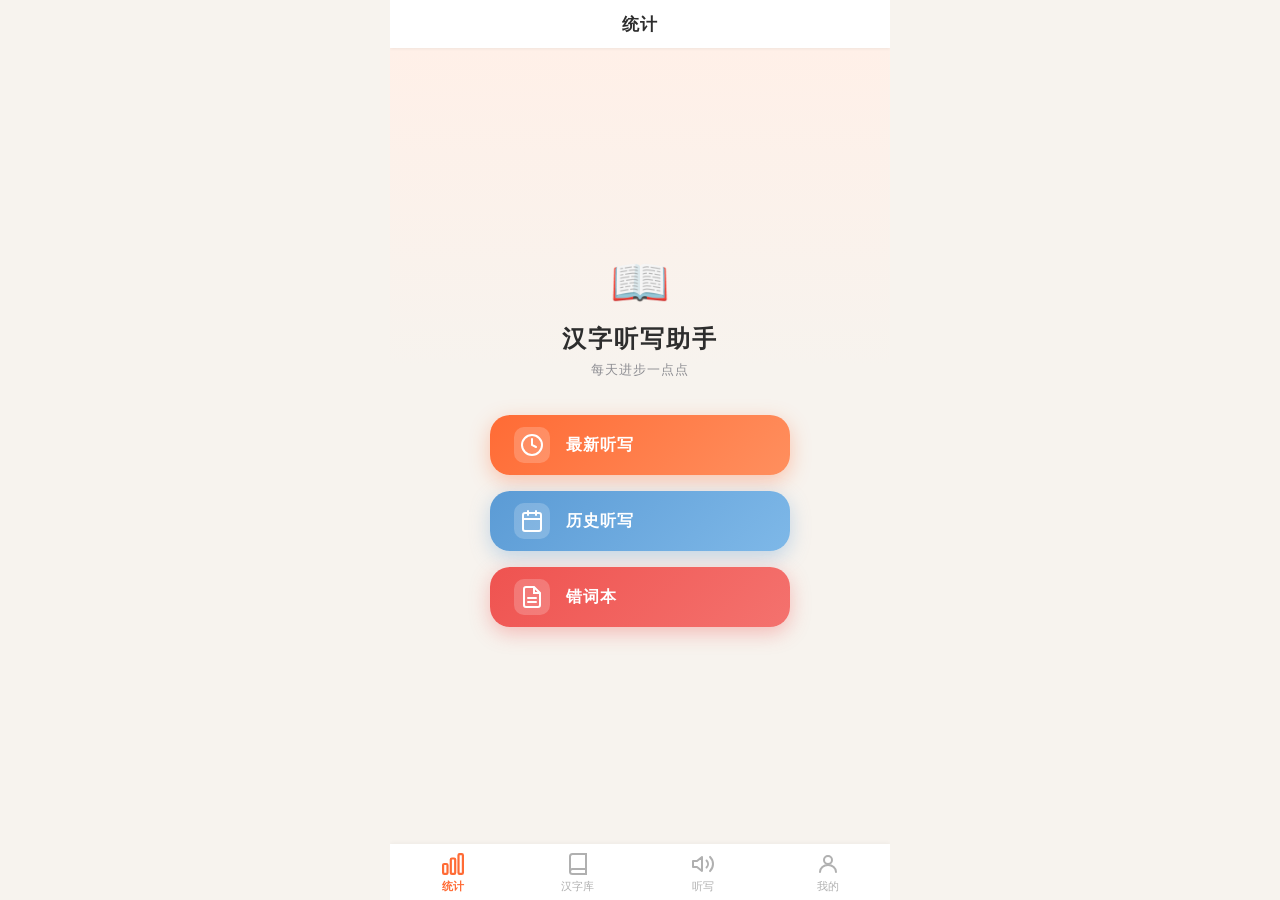
==== index.html @ 7ac64137 "··· ···" ====
<!DOCTYPE html>
<html lang="zh-CN">

<head>
    <meta charset="UTF-8">
    <meta name="viewport" content="width=device-width, initial-scale=1.0, maximum-scale=1.0, user-scalable=no">
    <title>汉字听写</title>
    <link rel="stylesheet" href="css/style.css">
</head>

<body>

    <div id="app">

        <header class="navbar">
            <span class="nav-back" id="navBack" style="display:none;">‹</span>
            <span class="nav-title" id="navTitle">统计</span>
        </header>

        <main class="main-content" id="mainContent">

            <!-- ============ 统计页 ============ -->
            <section id="page-statistics" class="page-section active">
                <div class="statistics-page">
                    <div class="stats-hero">
                        <div class="stats-hero-icon">📖</div>
                        <div class="stats-hero-title">汉字听写助手</div>
                        <div class="stats-hero-sub">每天进步一点点</div>
                    </div>
                    <div class="stats-btn" id="goLatestBtn">
                        <span class="stats-btn-icon">
                            <svg width="24" height="24" viewBox="0 0 24 24" fill="none"><circle cx="12" cy="12" r="10" stroke="currentColor" stroke-width="2"/><polyline points="12,6 12,12 16,14" stroke="currentColor" stroke-width="2" stroke-linecap="round"/></svg>
                        </span>
                        <span class="stats-btn-text">最新听写</span>
                    </div>
                    <div class="stats-btn" id="goHistoryBtn">
                        <span class="stats-btn-icon">
                            <svg width="24" height="24" viewBox="0 0 24 24" fill="none"><rect x="3" y="4" width="18" height="18" rx="2" stroke="currentColor" stroke-width="2"/><line x1="3" y1="10" x2="21" y2="10" stroke="currentColor" stroke-width="2"/><line x1="8" y1="2" x2="8" y2="6" stroke="currentColor" stroke-width="2" stroke-linecap="round"/><line x1="16" y1="2" x2="16" y2="6" stroke="currentColor" stroke-width="2" stroke-linecap="round"/></svg>
                        </span>
                        <span class="stats-btn-text">历史听写</span>
                    </div>
                    <div class="stats-btn" id="goErrorBtn">
                        <span class="stats-btn-icon">
                            <svg width="24" height="24" viewBox="0 0 24 24" fill="none"><path d="M14 2H6a2 2 0 0 0-2 2v16a2 2 0 0 0 2 2h12a2 2 0 0 0 2-2V8z" stroke="currentColor" stroke-width="2"/><polyline points="14,2 14,8 20,8" stroke="currentColor" stroke-width="2"/><line x1="16" y1="13" x2="8" y2="13" stroke="currentColor" stroke-width="2" stroke-linecap="round"/><line x1="16" y1="17" x2="8" y2="17" stroke="currentColor" stroke-width="2" stroke-linecap="round"/></svg>
                        </span>
                        <span class="stats-btn-text">错词本</span>
                    </div>
                </div>
            </section>

            <!-- ============ 汉字库页 ============ -->
            <section id="page-characters" class="page-section">
                <div class="grade-tabs" id="charGradeTabs"></div>
                <div class="filter-bar">
                    <div class="filter-picker">
                        <select id="charUnitFilter">
                            <option value="0">全部单元</option>
                        </select>
                    </div>
                    <div class="filter-picker">
                        <select id="charLessonFilter">
                            <option value="0">全部课文</option>
                        </select>
                    </div>
                </div>
                <div class="char-list-area" id="charListArea"></div>
                <button class="fab fab-manage" id="charManageBtn">⚙</button>
                <button class="fab" id="charAddBtn">+</button>
            </section>

            <!-- ============ 听写页 ============ -->
            <section id="page-dictation" class="page-section">

                <div id="dict-select" class="dict-subpage active">
                    <div class="mode-tabs" id="dictModeTabs"></div>
                    <div class="grade-tabs" id="dictGradeTabs"></div>
                    <div class="filter-bar">
                        <div class="filter-picker">
                            <select id="dictUnitFilter">
                                <option value="0">选择单元</option>
                            </select>
                        </div>
                        <div class="filter-picker" id="dictLessonPicker">
                            <select id="dictLessonFilter">
                                <option value="0">选择课文</option>
                            </select>
                        </div>
                    </div>
                    <div class="select-preview">
                        <span class="preview-text">共 <span class="preview-count" id="dictCount">0</span> 个字词，准备听写</span>
                    </div>
                    <div class="dict-char-preview" id="dictCharPreview"></div>
                    <div class="start-btn-wrap">
                        <div class="start-btn" id="dictStartBtn">开始听写</div>
                    </div>
                </div>

                <div id="dict-running" class="dict-subpage">
                    <div class="progress-area">
                        <span class="progress-text" id="dictProgressText">1 / 1</span>
                        <div class="progress-bar">
                            <div class="progress-fill" id="dictProgressFill" style="width:0%"></div>
                        </div>
                    </div>
                    <div class="char-display">
                        <span class="pinyin" id="dictPinyin"></span>
                        <span class="main-char" id="dictMainChar"></span>
                        <span class="category-badge" id="dictBadge" style="display:none;"></span>
                    </div>
                    <div class="read-indicator" id="dictReadIndicator"></div>
                    <div class="pause-hint" id="dictPauseHint" style="display:none;">
                        <span class="pause-hint-text">已暂停</span>
                    </div>
                    <div class="control-btns">
                        <button class="ctrl-btn ctrl-btn-pause" id="dictPauseBtn">⏸ 暂停</button>
                        <button class="ctrl-btn ctrl-btn-stop" id="dictStopBtn">⏹ 停止</button>
                    </div>
                </div>

                <div id="dict-complete" class="dict-subpage">
                    <div class="complete-icon">✓</div>
                    <div class="complete-title">听写完成！</div>
                    <div class="complete-stat" id="dictCompleteStat"></div>
                    <div class="complete-grid" id="dictCompleteGrid"></div>
                    <div class="complete-btns">
                        <div class="complete-btn complete-btn-primary" id="dictRestartBtn">再来一次</div>
                        <div class="complete-btn complete-btn-secondary" id="dictBackBtn">返回选择</div>
                    </div>
                </div>

            </section>

            <!-- ============ 我的页 ============ -->
            <section id="page-mine" class="page-section">
                <div class="mine-page">
                    <div class="section">
                        <span class="section-title">同步设置</span>
                        <div class="form-card">
                            <div class="form-item">
                                <span class="form-item-label">令牌</span>
                                <input class="form-item-input" id="cfgToken" type="password" placeholder="请输入个人访问令牌" />
                                <span class="form-item-eye" id="eyeBtn">🔒</span>
                            </div>
                            <div class="form-item">
                                <span class="form-item-label">仓库地址</span>
                                <input class="form-item-input" id="cfgRepo" placeholder="如：username/repo" />
                            </div>
                            <div class="form-item">
                                <span class="form-item-label">分支</span>
                                <input class="form-item-input" id="cfgBranch" placeholder="master" />
                            </div>
                        </div>
                        <div style="margin-top:16px;">
                            <button class="btn btn-primary btn-block" id="saveCfgBtn">保存配置</button>
                        </div>
                    </div>
                    <div class="section">
                        <span class="section-title">数据同步</span>
                        <div class="sync-status" id="syncStatus" style="display:none;">
                            <span class="sync-status-text" id="syncStatusText"></span>
                        </div>
                        <div class="btn-row">
                            <button class="btn btn-primary" id="pushBtn">推送至 Gitee</button>
                            <button class="btn btn-outline" id="pullBtn">从 Gitee 拉取</button>
                        </div>
                    </div>
                </div>
            </section>

            <!-- ============ 历史听写页（子页） ============ -->
            <section id="page-history" class="page-section">
                <div class="month-bar">
                    <div class="month-arrow" id="prevMonthBtn">◂</div>
                    <span class="month-text" id="historyMonthLabel"></span>
                    <div class="month-arrow" id="nextMonthBtn">▸</div>
                </div>
                <div class="content-area">
                    <div class="date-list" id="dateListContainer"></div>
                    <div class="char-area" id="charAreaContainer"></div>
                </div>
            </section>

            <!-- ============ 最新听写页（子页） ============ -->
            <section id="page-latest" class="page-section">
                <div class="date-header" id="latestDateHeader"></div>
                <div class="latest-char-scroll" id="latestCharArea"></div>
            </section>

            <!-- ============ 错词本页（子页） ============ -->
            <section id="page-error" class="page-section">
                <div class="month-bar">
                    <div class="month-arrow" id="errorPrevMonthBtn">◂</div>
                    <span class="month-text" id="errorMonthLabel"></span>
                    <div class="month-arrow" id="errorNextMonthBtn">▸</div>
                </div>
                <div class="error-info-bar">
                    <span class="error-count-text" id="errorCountText"></span>
                </div>
                <div class="error-char-scroll" id="errorCharArea"></div>
            </section>

        </main>

        <nav class="tabbar" id="tabbar">
            <div class="tab-item active" data-tab="statistics">
                <span class="tab-icon">
                    <svg width="24" height="24" viewBox="0 0 24 24" fill="none"><rect x="3" y="12" width="4" height="9" rx="1" stroke="currentColor" stroke-width="2"/><rect x="10" y="7" width="4" height="14" rx="1" stroke="currentColor" stroke-width="2"/><rect x="17" y="3" width="4" height="18" rx="1" stroke="currentColor" stroke-width="2"/></svg>
                </span><span class="tab-text">统计</span>
            </div>
            <div class="tab-item" data-tab="characters">
                <span class="tab-icon">
                    <svg width="24" height="24" viewBox="0 0 24 24" fill="none"><path d="M4 19.5A2.5 2.5 0 0 1 6.5 17H20" stroke="currentColor" stroke-width="2" stroke-linecap="round"/><path d="M6.5 2H20v20H6.5A2.5 2.5 0 0 1 4 19.5v-15A2.5 2.5 0 0 1 6.5 2z" stroke="currentColor" stroke-width="2"/></svg>
                </span><span class="tab-text">汉字库</span>
            </div>
            <div class="tab-item" data-tab="dictation">
                <span class="tab-icon">
                    <svg width="24" height="24" viewBox="0 0 24 24" fill="none"><path d="M11 5L6 9H2v6h4l5 4V5z" stroke="currentColor" stroke-width="2" stroke-linecap="round" stroke-linejoin="round"/><path d="M19.07 4.93a10 10 0 0 1 0 14.14M15.54 8.46a5 5 0 0 1 0 7.07" stroke="currentColor" stroke-width="2" stroke-linecap="round"/></svg>
                </span><span class="tab-text">听写</span>
            </div>
            <div class="tab-item" data-tab="mine">
                <span class="tab-icon">
                    <svg width="24" height="24" viewBox="0 0 24 24" fill="none"><circle cx="12" cy="8" r="4" stroke="currentColor" stroke-width="2"/><path d="M4 20c0-4 3.6-7 8-7s8 3 8 7" stroke="currentColor" stroke-width="2" stroke-linecap="round"/></svg>
                </span><span class="tab-text">我的</span>
            </div>
        </nav>

    </div>

    <div id="toast" class="toast"></div>

    <div id="modalMask" class="modal-mask" style="display:none;">
        <div class="modal-box" id="modalBox"></div>
    </div>

    <div id="loadingMask" class="loading-mask" style="display:none;">
        <div class="loading-spinner"></div>
        <div class="loading-text" id="loadingText">加载中...</div>
    </div>

    <script src="js/gitee.js"></script>
    <script src="js/tts.js"></script>
    <script src="js/app.js"></script>
</body>

</html>
---- css/style.css ----
/* ==========================================
   汉字听写 - 全局样式
   设计方向：温暖活泼、卡片化、柔和圆角
   主色调：暖橙 #FF6B35，辅助：柔和蓝 #5B9BD5
   ========================================== */

/* ===== CSS 变量 ===== */
:root {
  --color-primary: #FF6B35;
  --color-primary-light: #FFF0E8;
  --color-primary-dark: #E55A2B;
  --color-secondary: #5B9BD5;
  --color-secondary-light: #EBF4FC;
  --color-success: #4CAF50;
  --color-success-bg: #E8F5E9;
  --color-error: #EF5350;
  --color-error-bg: #FFEBEE;
  --color-warning: #FF9800;
  --color-warning-bg: #FFF3E0;
  --color-bg: #F7F3EE;
  --color-surface: #FFFFFF;
  --color-text-primary: #2D2D2D;
  --color-text-secondary: #8E8E93;
  --color-text-hint: #B0B0B0;
  --color-border: #E8E4DF;
  --color-border-light: #F0ECE7;
  --radius-sm: 8px;
  --radius-md: 14px;
  --radius-lg: 20px;
  --radius-xl: 24px;
  --shadow-sm: 0 1px 3px rgba(0,0,0,0.06);
  --shadow-md: 0 4px 12px rgba(0,0,0,0.08);
  --shadow-lg: 0 8px 24px rgba(0,0,0,0.12);
  --font-stack: -apple-system, BlinkMacSystemFont, 'PingFang SC', 'Hiragino Sans GB', 'Microsoft YaHei', sans-serif;
}

/* ===== 基础重置 ===== */
* {
  margin: 0;
  padding: 0;
  box-sizing: border-box;
  -webkit-tap-highlight-color: transparent;
}

html, body {
  height: 100%;
  font-family: var(--font-stack);
  background: var(--color-bg);
  color: var(--color-text-primary);
  -webkit-font-smoothing: antialiased;
}

/* ===== 应用容器 ===== */
#app {
  display: flex;
  flex-direction: column;
  height: 100vh;
  max-width: 500px;
  margin: 0 auto;
  background: var(--color-bg);
  position: relative;
  overflow: hidden;
}

/* ===== 页面区块 ===== */
.page-section {
  display: none;
  flex-direction: column;
  height: 100%;
}
.page-section.active {
  display: flex;
}
.dict-subpage {
  display: none;
  flex-direction: column;
  min-height: 100%;
}
.dict-subpage.active {
  display: flex;
}

/* ===== 导航栏 ===== */
.navbar {
  flex-shrink: 0;
  height: 48px;
  background: var(--color-surface);
  display: flex;
  align-items: center;
  justify-content: center;
  position: relative;
  z-index: 10;
  box-shadow: var(--shadow-sm);
}

.nav-title {
  font-size: 17px;
  font-weight: 700;
  color: var(--color-text-primary);
  letter-spacing: 1px;
}

.nav-back {
  position: absolute;
  left: 12px;
  font-size: 22px;
  color: var(--color-primary);
  cursor: pointer;
  padding: 4px 8px;
  font-weight: 600;
}

/* ===== 主内容区 ===== */
.main-content {
  flex: 1;
  overflow-y: auto;
  overflow-x: hidden;
  -webkit-overflow-scrolling: touch;
}

/* ===== 底部TabBar ===== */
.tabbar {
  flex-shrink: 0;
  display: flex;
  background: var(--color-surface);
  height: 56px;
  z-index: 10;
  box-shadow: 0 -1px 4px rgba(0,0,0,0.04);
  padding-bottom: env(safe-area-inset-bottom);
}

.tab-item {
  flex: 1;
  display: flex;
  flex-direction: column;
  align-items: center;
  justify-content: center;
  cursor: pointer;
  transition: all 0.2s ease;
  position: relative;
}

.tab-icon {
  width: 26px;
  height: 26px;
  display: flex;
  align-items: center;
  justify-content: center;
  line-height: 1.2;
  color: var(--color-text-hint);
  transition: color 0.2s ease, transform 0.2s ease;
}
.tab-icon svg {
  width: 24px;
  height: 24px;
}

.tab-text {
  font-size: 11px;
  color: var(--color-text-hint);
  margin-top: 2px;
  transition: color 0.2s ease;
}

.tab-item.active .tab-icon {
  transform: scale(1.1);
  color: var(--color-primary);
}

.tab-item.active .tab-text {
  color: var(--color-primary);
  font-weight: 700;
}

.hidden { display: none !important; }

/* ===== Toast ===== */
.toast {
  position: fixed;
  top: 50%;
  left: 50%;
  transform: translate(-50%, -50%);
  background: rgba(45,45,45,0.85);
  color: #fff;
  padding: 14px 28px;
  border-radius: var(--radius-md);
  font-size: 14px;
  font-weight: 500;
  z-index: 9999;
  opacity: 0;
  pointer-events: none;
  transition: opacity 0.25s;
  max-width: 280px;
  text-align: center;
  word-break: break-word;
  backdrop-filter: blur(10px);
}

.toast.show {
  opacity: 1;
}

/* ===== Modal ===== */
.modal-mask {
  position: fixed;
  top: 0; left: 0; right: 0; bottom: 0;
  background: rgba(0,0,0,0.45);
  display: flex;
  align-items: flex-end;
  justify-content: center;
  z-index: 1000;
  animation: fadeIn 0.25s ease;
}

@keyframes fadeIn {
  from { opacity: 0; }
  to { opacity: 1; }
}

.modal-box {
  width: 100%;
  max-width: 500px;
  max-height: 85vh;
  overflow-y: auto;
  background: var(--color-surface);
  border-radius: var(--radius-xl) var(--radius-xl) 0 0;
  padding: 24px 20px 32px;
  animation: slideUp 0.3s ease;
}

@keyframes slideUp {
  from { transform: translateY(100%); }
  to { transform: translateY(0); }
}

.modal-header {
  display: flex;
  align-items: center;
  justify-content: space-between;
  margin-bottom: 20px;
}

.modal-title {
  font-size: 18px;
  font-weight: 700;
  color: var(--color-text-primary);
}

.modal-close {
  font-size: 26px;
  color: var(--color-text-secondary);
  cursor: pointer;
  padding: 0 4px;
  line-height: 1;
  width: 32px;
  height: 32px;
  display: flex;
  align-items: center;
  justify-content: center;
  border-radius: 50%;
  transition: background 0.2s;
}
.modal-close:active {
  background: var(--color-border-light);
}

/* ===== Loading ===== */
.loading-mask {
  position: fixed;
  top: 0; left: 0; right: 0; bottom: 0;
  background: rgba(0,0,0,0.3);
  display: flex;
  flex-direction: column;
  align-items: center;
  justify-content: center;
  z-index: 2000;
}

.loading-spinner {
  width: 40px;
  height: 40px;
  border: 3px solid rgba(255,255,255,0.3);
  border-top-color: var(--color-primary);
  border-radius: 50%;
  animation: spin 0.8s linear infinite;
}

@keyframes spin { to { transform: rotate(360deg); } }

.loading-text {
  color: #fff;
  font-size: 14px;
  margin-top: 16px;
  font-weight: 500;
}

/* ===== Form Elements ===== */
.form-group { margin-bottom: 16px; }

.form-label {
  font-size: 14px;
  color: var(--color-text-primary);
  margin-bottom: 8px;
  display: block;
  font-weight: 600;
}

.form-input, .form-textarea, .form-select {
  width: 100%;
  padding: 11px 14px;
  border: 1.5px solid var(--color-border);
  border-radius: var(--radius-sm);
  font-size: 15px;
  background: var(--color-bg);
  outline: none;
  transition: border-color 0.2s, box-shadow 0.2s;
  font-family: var(--font-stack);
}

.form-input:focus, .form-textarea:focus, .form-select:focus {
  border-color: var(--color-primary);
  box-shadow: 0 0 0 3px var(--color-primary-light);
}

.form-textarea {
  min-height: 80px;
  resize: vertical;
  line-height: 1.6;
}

.form-row {
  display: flex;
  gap: 10px;
}

.form-row .form-select { flex: 1; }

.form-row-btn {
  width: 42px;
  height: 42px;
  border: 2px solid var(--color-primary);
  border-radius: var(--radius-sm);
  display: flex;
  align-items: center;
  justify-content: center;
  background: var(--color-primary-light);
  color: var(--color-primary);
  font-size: 20px;
  cursor: pointer;
  flex-shrink: 0;
  transition: background 0.2s;
}
.form-row-btn:active {
  background: var(--color-primary);
  color: #fff;
}

/* ===== Buttons ===== */
.btn {
  padding: 13px 20px;
  border: none;
  border-radius: var(--radius-md);
  font-size: 15px;
  font-weight: 600;
  cursor: pointer;
  text-align: center;
  transition: all 0.2s ease;
  letter-spacing: 0.5px;
}

.btn:active { transform: scale(0.97); opacity: 0.9; }

.btn-primary { background: var(--color-primary); color: #fff; }
.btn-outline { background: #fff; border: 2px solid var(--color-primary); color: var(--color-primary); }
.btn-danger { background: var(--color-error); color: #fff; }
.btn-warning { background: var(--color-warning); color: #fff; }
.btn-success { background: var(--color-success); color: #fff; }

.btn-block { width: 100%; }

.btn-row { display: flex; gap: 12px; }
.btn-row .btn { flex: 1; }

/* ===== 统计页 ===== */
.statistics-page {
  display: flex;
  flex-direction: column;
  align-items: center;
  justify-content: center;
  height: 100%;
  gap: 16px;
  padding: 20px 24px 30px;
  background: linear-gradient(180deg, var(--color-primary-light) 0%, var(--color-bg) 40%);
}

.stats-hero {
  display: flex;
  flex-direction: column;
  align-items: center;
  margin-bottom: 20px;
}

.stats-hero-icon {
  font-size: 48px;
  margin-bottom: 12px;
  animation: float 3s ease-in-out infinite;
}

@keyframes float {
  0%, 100% { transform: translateY(0); }
  50% { transform: translateY(-8px); }
}

.stats-hero-title {
  font-size: 24px;
  font-weight: 800;
  color: var(--color-text-primary);
  letter-spacing: 2px;
}

.stats-hero-sub {
  font-size: 13px;
  color: var(--color-text-secondary);
  margin-top: 6px;
  letter-spacing: 1px;
}

.stats-btn {
  width: 78%;
  max-width: 300px;
  height: 60px;
  border-radius: var(--radius-lg);
  display: flex;
  align-items: center;
  justify-content: flex-start;
  padding: 0 24px;
  gap: 16px;
  color: #fff;
  font-size: 16px;
  font-weight: 700;
  cursor: pointer;
  transition: all 0.2s ease;
  letter-spacing: 1px;
  position: relative;
  overflow: hidden;
}
.stats-btn:nth-child(2) {
  background: linear-gradient(135deg, #FF6B35, #FF8F5E);
  box-shadow: 0 6px 20px rgba(255,107,53,0.35);
}
.stats-btn:nth-child(3) {
  background: linear-gradient(135deg, #5B9BD5, #7EB8E8);
  box-shadow: 0 6px 20px rgba(91,155,213,0.35);
}
.stats-btn:nth-child(4) {
  background: linear-gradient(135deg, #EF5350, #F4726E);
  box-shadow: 0 6px 20px rgba(239,83,80,0.35);
}

.stats-btn:active {
  transform: scale(0.96);
}

.stats-btn-icon {
  display: flex;
  align-items: center;
  justify-content: center;
  width: 36px;
  height: 36px;
  background: rgba(255,255,255,0.2);
  border-radius: 10px;
  flex-shrink: 0;
}

.stats-btn-text {
  flex: 1;
  text-align: left;
}

/* ===== 年级 Tab ===== */
.grade-tabs {
  display: flex;
  overflow-x: auto;
  overflow-y: hidden;
  background: var(--color-surface);
  white-space: nowrap;
  -webkit-overflow-scrolling: touch;
  box-shadow: var(--shadow-sm);
  position: sticky;
  top: 0;
  z-index: 10;
  scrollbar-width: thin;
  scrollbar-color: transparent transparent;
}

/* 极细滚动条（Webkit） */
.grade-tabs::-webkit-scrollbar {
  height: 2px;
}
.grade-tabs::-webkit-scrollbar-track {
  background: transparent;
}
.grade-tabs::-webkit-scrollbar-thumb {
  background: rgba(0,0,0,0.12);
  border-radius: 2px;
}
.grade-tabs::-webkit-scrollbar-thumb:hover {
  background: rgba(0,0,0,0.25);
}

.grade-tab {
  display: inline-flex;
  align-items: center;
  justify-content: center;
  padding: 0 18px;
  height: 46px;
  position: relative;
  flex-shrink: 0;
  cursor: pointer;
  transition: all 0.2s ease;
}

.grade-tab.active::after {
  content: '';
  position: absolute;
  bottom: 0;
  left: 50%;
  transform: translateX(-50%);
  width: 28px;
  height: 3px;
  background: var(--color-primary);
  border-radius: 2px;
}

.grade-tab-text {
  font-size: 14px;
  color: var(--color-text-secondary);
  font-weight: 500;
  transition: color 0.2s;
}

.grade-tab.active .grade-tab-text {
  color: var(--color-primary);
  font-weight: 700;
}

/* ===== 筛选栏 ===== */
.filter-bar {
  display: flex;
  gap: 10px;
  padding: 10px 14px;
  background: var(--color-surface);
  border-bottom: 1px solid var(--color-border-light);
  position: sticky;
  top: 46px;
  z-index: 9;
}

.filter-picker {
  flex: 1;
  height: 38px;
  border: 1.5px solid var(--color-border);
  border-radius: var(--radius-sm);
  padding: 0 12px;
  display: flex;
  align-items: center;
  justify-content: space-between;
  background: var(--color-bg);
  font-size: 13px;
  cursor: pointer;
}

.filter-picker select {
  border: none;
  background: transparent;
  font-size: 13px;
  width: 100%;
  outline: none;
  appearance: none;
  -webkit-appearance: none;
  cursor: pointer;
  color: var(--color-text-primary);
}

/* ===== 汉字库 ===== */
.char-list-area {
  padding: 12px 10px;
 
  position: absolute;
  top: 155px;
  height: calc(100vh - 220px);
  overflow-y: auto;
}

.empty-tip {
  display: flex;
  align-items: center;
  justify-content: center;
  padding-top: 120px;
  color: var(--color-text-hint);
  font-size: 14px;
}

.char-grid {
  display: flex;
  flex-wrap: wrap;
  gap: 10px;
}

.char-card {
  width: 64px;
  min-height: 110px;
  background: var(--color-surface);
  border-radius: var(--radius-md);
  display: flex;
  flex-direction: column;
  align-items: center;
  justify-content: center;
  padding: 14px 6px 10px;
  box-shadow: var(--shadow-sm);
  cursor: pointer;
  position: relative;
  transition: transform 0.15s ease, box-shadow 0.15s ease;
  border: 1px solid var(--color-border-light);
}

.char-card:active {
  transform: scale(0.95);
  box-shadow: var(--shadow-md);
}

.char-pinyin {
  font-size: 11px;
  color: var(--color-text-hint);
  margin-bottom: 4px;
  letter-spacing: 0.5px;
}

.char-hanzi {
  font-size: 30px;
  color: var(--color-text-primary);
  line-height: 1.2;
  font-weight: 600;
}

.char-ciyu {
  font-size: 11px;
  color: var(--color-secondary);
  margin-top: 4px;
  font-weight: 500;
}

.char-times {
  font-size: 10px;
  color: var(--color-text-hint);
  height: 12px;
  margin-top: 2px;
}

.char-play {
  font-size: 14px;
  cursor: pointer;
  margin-top: 2px;
  opacity: 0.7;
  transition: opacity 0.2s;
}
.char-play:active {
  opacity: 1;
}

/* ===== FAB ===== */
.fab {
  position: fixed;
  right: 18px;
  bottom: 80px;
  width: 52px;
  height: 52px;
  border-radius: 50%;
  display: flex;
  align-items: center;
  justify-content: center;
  color: #fff;
  font-size: 26px;
  font-weight: 300;
  cursor: pointer;
  z-index: 50;
  border: none;
  transition: transform 0.2s ease, box-shadow 0.2s ease;
}

.fab:active {
  transform: scale(0.92);
}

#charAddBtn {
  background: linear-gradient(135deg, #FF6B35, #FF8F5E);
  box-shadow: 0 6px 18px rgba(255,107,53,0.4);
}

.fab-manage {
  right: 80px;
  background: linear-gradient(135deg, #5B9BD5, #7EB8E8);
  box-shadow: 0 6px 18px rgba(91,155,213,0.4);
}

/* ===== 分类选择 ===== */
.category-tabs {
  display: flex;
  gap: 8px;
}

.category-tab {
  flex: 1;
  height: 38px;
  display: flex;
  align-items: center;
  justify-content: center;
  border: 2px solid var(--color-border);
  border-radius: var(--radius-sm);
  background: var(--color-bg);
  font-size: 14px;
  color: var(--color-text-secondary);
  cursor: pointer;
  transition: all 0.2s ease;
  font-weight: 500;
}

.category-tab.active {
  border-color: var(--color-primary);
  background: var(--color-primary-light);
  color: var(--color-primary);
  font-weight: 700;
}

/* ===== 管理弹窗 ===== */
.manage-tabs {
  display: flex;
  gap: 8px;
  margin-bottom: 16px;
}

.manage-tab {
  flex: 1;
  height: 38px;
  display: flex;
  align-items: center;
  justify-content: center;
  border: 2px solid var(--color-border);
  border-radius: var(--radius-sm);
  background: var(--color-bg);
  font-size: 14px;
  color: var(--color-text-secondary);
  cursor: pointer;
  transition: all 0.2s ease;
  font-weight: 500;
}

.manage-tab.active {
  border-color: var(--color-secondary);
  background: var(--color-secondary-light);
  color: var(--color-secondary);
  font-weight: 700;
}

.manage-list {
  max-height: 300px;
  overflow-y: auto;
}

.manage-item {
  display: flex;
  align-items: center;
  justify-content: space-between;
  padding: 14px 0;
  border-bottom: 1px solid var(--color-border-light);
}

.manage-item-info {
  display: flex;
  flex-direction: column;
  gap: 3px;
}

.manage-item-id {
  font-size: 11px;
  color: var(--color-text-hint);
}

.manage-item-name {
  font-size: 14px;
  color: var(--color-text-primary);
  font-weight: 500;
}

.manage-item-delete {
  font-size: 13px;
  color: var(--color-error);
  padding: 6px 12px;
  cursor: pointer;
  border-radius: var(--radius-sm);
  transition: background 0.2s;
}
.manage-item-delete:active {
  background: var(--color-error-bg);
}

.clear-cate-btn {
  margin-top: 16px;
  height: 42px;
  border: 2px solid var(--color-error);
  border-radius: var(--radius-sm);
  display: flex;
  align-items: center;
  justify-content: center;
  background: var(--color-error-bg);
  color: var(--color-error);
  font-size: 14px;
  font-weight: 600;
  cursor: pointer;
  transition: all 0.2s;
}
.clear-cate-btn:active {
  background: var(--color-error);
  color: #fff;
}

/* ===== 听写页 - 选择模式 ===== */
.mode-tabs {
  display: flex;
  gap: 8px;
  padding: 14px 14px 0;
  background: var(--color-surface);
}

.mode-tab {
  flex: 1;
  height: 42px;
  display: flex;
  align-items: center;
  justify-content: center;
  border: 2px solid var(--color-border);
  border-radius: var(--radius-sm);
  background: var(--color-bg);
  font-size: 14px;
  color: var(--color-text-secondary);
  cursor: pointer;
  transition: all 0.2s ease;
  font-weight: 500;
}

.mode-tab.active {
  border-color: var(--color-primary);
  background: var(--color-primary-light);
  color: var(--color-primary);
  font-weight: 700;
}

.select-preview {
  display: flex;
  align-items: center;
  justify-content: center;
  padding: 12px 0;
  background: var(--color-surface);
}

.preview-text {
  font-size: 15px;
  color: var(--color-text-secondary);
}

.preview-count {
  font-size: 22px;
  color: var(--color-primary);
  font-weight: 700;
  margin: 0 4px;
}

.start-btn-wrap {
  padding: 0 20px 20px;
  background: var(--color-surface);
}

.start-btn {
  height: 52px;
  background: linear-gradient(135deg, #FF6B35, #FF8F5E);
  border-radius: var(--radius-md);
  display: flex;
  align-items: center;
  justify-content: center;
  color: #fff;
  font-size: 18px;
  font-weight: 700;
  cursor: pointer;
  box-shadow: 0 6px 20px rgba(255,107,53,0.35);
  transition: all 0.2s ease;
  letter-spacing: 2px;
}

.start-btn:active {
  transform: scale(0.97);
}

.start-btn.disabled {
  background: #C0C0C0;
  box-shadow: none;
  cursor: not-allowed;
}

/* ===== 听写页 - 进行中 ===== */
.dictation-phase {
  display: flex;
  flex-direction: column;
  align-items: center;
  min-height: 100%;
}

.progress-area {
  width: 100%;
  padding: 16px 20px 12px;
  background: var(--color-surface);
}

.progress-text {
  font-size: 14px;
  color: var(--color-text-secondary);
  display: block;
  text-align: center;
  margin-bottom: 10px;
  font-weight: 500;
}

.progress-bar {
  height: 6px;
  background: var(--color-border-light);
  border-radius: 3px;
  overflow: hidden;
}

.progress-fill {
  height: 100%;
  background: linear-gradient(90deg, #FF6B35, #FF8F5E);
  border-radius: 3px;
  transition: width 0.4s ease;
}

.char-display {
  flex: 1;
  display: flex;
  flex-direction: column;
  align-items: center;
  justify-content: center;
  padding: 30px 0;
}

.char-display .pinyin {
  font-size: 20px;
  color: var(--color-text-secondary);
  margin-bottom: 12px;
  letter-spacing: 2px;
  font-weight: 500;
}

.char-display .main-char {
  font-size: 88px;
  color: var(--color-text-primary);
  line-height: 1.1;
  font-weight: 700;
  text-shadow: 0 2px 8px rgba(0,0,0,0.06);
  font-family: 'STKaiti', 'KaiTi', '楷体', serif;
}

.char-display .category-badge {
  font-size: 13px;
  color: #fff;
  background: var(--color-secondary);
  padding: 4px 16px;
  border-radius: 20px;
  margin-top: 16px;
  font-weight: 500;
  letter-spacing: 1px;
}

.read-indicator {
  display: flex;
  align-items: center;
  gap: 10px;
  padding: 12px 0;
}

.read-dot {
  width: 10px;
  height: 10px;
  border-radius: 50%;
  background: var(--color-border);
  transition: background 0.3s ease, transform 0.3s ease;
}

.read-dot.active {
  background: var(--color-primary);
  transform: scale(1.3);
}

.read-text {
  font-size: 13px;
  color: var(--color-text-hint);
  margin-left: 10px;
  font-weight: 500;
}

.pause-hint {
  padding: 16px 0;
}

.pause-hint-text {
  font-size: 18px;
  color: var(--color-warning);
  font-weight: 700;
  animation: pulse 1.5s ease-in-out infinite;
}

@keyframes pulse {
  0%, 100% { opacity: 1; }
  50% { opacity: 0.5; }
}

.control-btns {
  display: flex;
  gap: 16px;
  padding: 16px 20px 40px;
  width: 100%;
}

.ctrl-btn {
  flex: 1;
  height: 48px;
  border-radius: var(--radius-md);
  display: flex;
  align-items: center;
  justify-content: center;
  color: #fff;
  font-size: 16px;
  font-weight: 700;
  cursor: pointer;
  border: none;
  transition: all 0.2s ease;
  letter-spacing: 1px;
}

.ctrl-btn:active {
  transform: scale(0.96);
}

.ctrl-btn-pause {
  background: linear-gradient(135deg, #FF9800, #FFB74D);
  box-shadow: 0 4px 14px rgba(255,152,0,0.3);
}
.ctrl-btn-stop {
  background: linear-gradient(135deg, #EF5350, #F4726E);
  box-shadow: 0 4px 14px rgba(239,83,80,0.3);
}

/* ===== 听写页 - 完成 ===== */
.complete-phase {
  display: flex;
  flex-direction: column;
  align-items: center;
  padding: 24px;
  min-height: 100%;
  background: linear-gradient(180deg, var(--color-success-bg) 0%, var(--color-bg) 30%);
}

.complete-icon {
  width: 72px;
  height: 72px;
  border-radius: 50%;
  background: linear-gradient(135deg, #4CAF50, #66BB6A);
  display: flex;
  align-items: center;
  justify-content: center;
  font-size: 36px;
  color: #fff;
  margin-top: 28px;
  box-shadow: 0 6px 20px rgba(76,175,80,0.35);
  animation: bounceIn 0.5s ease;
}

@keyframes bounceIn {
  0% { transform: scale(0); }
  50% { transform: scale(1.15); }
  100% { transform: scale(1); }
}

.complete-title {
  font-size: 22px;
  font-weight: 700;
  color: var(--color-text-primary);
  margin-top: 20px;
  letter-spacing: 2px;
}

.complete-stat {
  font-size: 15px;
  color: var(--color-text-secondary);
  margin-top: 8px;
  font-weight: 500;
}

.complete-grid {
  display: flex;
  flex-wrap: wrap;
  gap: 10px;
  justify-content: center;
  margin-top: 24px;
  margin-bottom: 24px;
}

.complete-card {
  min-width: 54px;
  background: var(--color-surface);
  border-radius: var(--radius-md);
  display: flex;
  align-items: center;
  justify-content: center;
  padding: 12px 18px;
  box-shadow: var(--shadow-sm);
  font-size: 24px;
  color: var(--color-text-primary);
  font-weight: 600;
  border: 1px solid var(--color-border-light);
}

.complete-btns {
  width: 100%;
}

.complete-btn {
  width: 100%;
  height: 48px;
  border-radius: var(--radius-md);
  display: flex;
  align-items: center;
  justify-content: center;
  font-size: 16px;
  font-weight: 700;
  margin-bottom: 14px;
  cursor: pointer;
  transition: all 0.2s ease;
  letter-spacing: 1px;
}

.complete-btn:active {
  transform: scale(0.97);
}

.complete-btn-primary {
  background: linear-gradient(135deg, #FF6B35, #FF8F5E);
  color: #fff;
  box-shadow: 0 4px 14px rgba(255,107,53,0.3);
}

.complete-btn-secondary {
  border: 2px solid var(--color-primary);
  background: #fff;
  color: var(--color-primary);
}

/* ===== 我的页 ===== */
.mine-page {
  padding: 14px;
}

.section {
  background: var(--color-surface);
  border-radius: var(--radius-lg);
  padding: 22px;
  margin-bottom: 16px;
  box-shadow: var(--shadow-sm);
}

.section-title {
  font-size: 17px;
  font-weight: 700;
  color: var(--color-text-primary);
  margin-bottom: 18px;
  display: block;
  padding-bottom: 12px;
  border-bottom: 1px solid var(--color-border-light);
}

.form-card {
  margin-bottom: 4px;
}

.form-item {
  display: flex;
  align-items: center;
  min-height: 50px;
  border-bottom: 1px solid var(--color-border-light);
}

.form-item:last-child { border-bottom: none; }

.form-item-label {
  font-size: 14px;
  color: var(--color-text-primary);
  width: 80px;
  flex-shrink: 0;
  font-weight: 600;
}

.form-item-input {
  flex: 1;
  height: 50px;
  border: none;
  font-size: 14px;
  color: var(--color-text-primary);
  background: transparent;
  outline: none;
}

.form-item-input::placeholder {
  color: var(--color-text-hint);
}

.form-item-eye {
  font-size: 18px;
  padding: 0 6px;
  color: var(--color-text-secondary);
  cursor: pointer;
}

.sync-status {
  margin-bottom: 14px;
}

.sync-status-text {
  font-size: 12px;
  color: var(--color-text-hint);
}

/* ===== 历史听写 ===== */
.month-bar {
  display: flex;
  align-items: center;
  justify-content: center;
  height: 50px;
  background: var(--color-surface);
  gap: 28px;
  box-shadow: var(--shadow-sm);
}

.month-arrow {
  width: 38px;
  height: 38px;
  display: flex;
  align-items: center;
  justify-content: center;
  cursor: pointer;
  font-size: 20px;
  color: var(--color-primary);
  border-radius: 50%;
  transition: background 0.2s;
  font-weight: 600;
}
.month-arrow:active {
  background: var(--color-primary-light);
}

.month-text {
  font-size: 16px;
  font-weight: 700;
  color: var(--color-text-primary);
  min-width: 110px;
  text-align: center;
}

.content-area {
  display: flex;
  height: calc(100vh - 50px - 48px - 56px);
  overflow: hidden;
}

.date-list {
  width: 110px;
  background: var(--color-surface);
  border-right: 1px solid var(--color-border-light);
  overflow-y: auto;
}

.date-item {
  height: 48px;
  display: flex;
  align-items: center;
  justify-content: center;
  cursor: pointer;
  transition: all 0.2s;
  border-bottom: 1px solid var(--color-border-light);
}

.date-item.active {
  background: var(--color-primary-light);
  border-left: 3px solid var(--color-primary);
}

.date-item-text {
  font-size: 13px;
  color: var(--color-text-secondary);
  font-weight: 500;
}

.date-item.active .date-item-text {
  color: var(--color-primary);
  font-weight: 700;
}

.char-area {
  flex: 1;
  padding: 12px 10px;
  overflow-y: auto;
}

/* ===== 最新听写 ===== */
.latest-page {
  display: flex;
  flex-direction: column;
  height: 100%;
}

.date-header {
  padding: 16px 20px;
  background: var(--color-surface);
  box-shadow: var(--shadow-sm);
}

.date-header-text {
  font-size: 17px;
  font-weight: 700;
  color: var(--color-text-primary);
}

.latest-char-scroll {
  flex: 1;
  padding: 12px 10px;
  overflow-y: auto;
}

/* ===== 标记按钮 ===== */
.mark-btns {
  display: flex;
  gap: 10px;
  margin-top: 8px;
  justify-content: center;
}

.mark-btn {
  width: 34px;
  height: 34px;
  border-radius: 50%;
  display: flex;
  align-items: center;
  justify-content: center;
  background: var(--color-bg);
  cursor: pointer;
  border: 2px solid var(--color-border);
  transition: all 0.2s ease;
}
.mark-btn:active {
  transform: scale(0.9);
}
.mark-btn:hover {
  border-color: var(--color-primary);
}

.mark-icon {
  width: 18px;
  height: 18px;
  object-fit: contain;
}

.mark-status {
  margin-top: 8px;
  text-align: center;
}

.mark-status .mark-icon {
  width: 24px;
  height: 24px;
}

/* ===== 听写预览卡片 ===== */
.dict-char-preview {
  flex: 1;
  overflow-y: auto;
  padding: 0 12px 16px;
  -webkit-overflow-scrolling: touch;
  background: var(--color-surface);
}
.dict-char-preview .char-grid {
  display: flex;
  flex-wrap: wrap;
  gap: 10px;
}
.dict-char-preview .char-card {
  width: 64px;
  min-height: 100px;
  background: var(--color-bg);
  border-radius: var(--radius-md);
  display: flex;
  flex-direction: column;
  align-items: center;
  justify-content: center;
  padding: 12px 6px 8px;
  box-shadow: var(--shadow-sm);
  border: 1px solid var(--color-border-light);
}
.dict-char-preview .char-pinyin {
  font-size: 11px;
  color: var(--color-text-hint);
  margin-bottom: 3px;
}
.dict-char-preview .char-hanzi {
  font-size: 28px;
  color: var(--color-text-primary);
  line-height: 1.2;
  font-weight: 600;
}
.dict-char-preview .char-ciyu {
  font-size: 10px;
  color: var(--color-secondary);
  margin-top: 3px;
  font-weight: 500;
}
.dict-char-preview .empty-tip {
  display: flex;
  align-items: center;
  justify-content: center;
  padding-top: 40px;
  color: var(--color-text-hint);
  font-size: 14px;
}

.char-ciyupy {
  font-size: 10px;
  color: var(--color-text-hint);
  margin-top: 2px;
  font-style: italic;
}

/* ===== 错词本 ===== */
.error-info-bar {
  padding: 12px 18px;
  background: var(--color-surface);
  border-bottom: 1px solid var(--color-border-light);
}

.error-count-text {
  font-size: 14px;
  color: var(--color-error);
  font-weight: 700;
}

.error-char-scroll {
  flex: 1;
  padding: 12px 10px;
  overflow-y: auto;
}

.error-card {
  width: auto !important;
  min-width: 84px;
  min-height: auto !important;
  padding: 12px 14px 10px !important;
  border: 1.5px solid #FFCDD2 !important;
  background: #FFF5F5 !important;
}

.error-card-info {
  display: flex;
  flex-wrap: wrap;
  gap: 5px;
  margin-top: 8px;
  justify-content: center;
}

.error-info-item {
  font-size: 10px;
  color: var(--color-text-secondary);
  background: #FFEBEE;
  padding: 2px 8px;
  border-radius: 10px;
  font-weight: 500;
}

/* ===== 滚动条美化 ===== */
::-webkit-scrollbar {
  width: 4px;
}
::-webkit-scrollbar-track {
  background: transparent;
}
::-webkit-scrollbar-thumb {
  background: var(--color-border);
  border-radius: 2px;
}
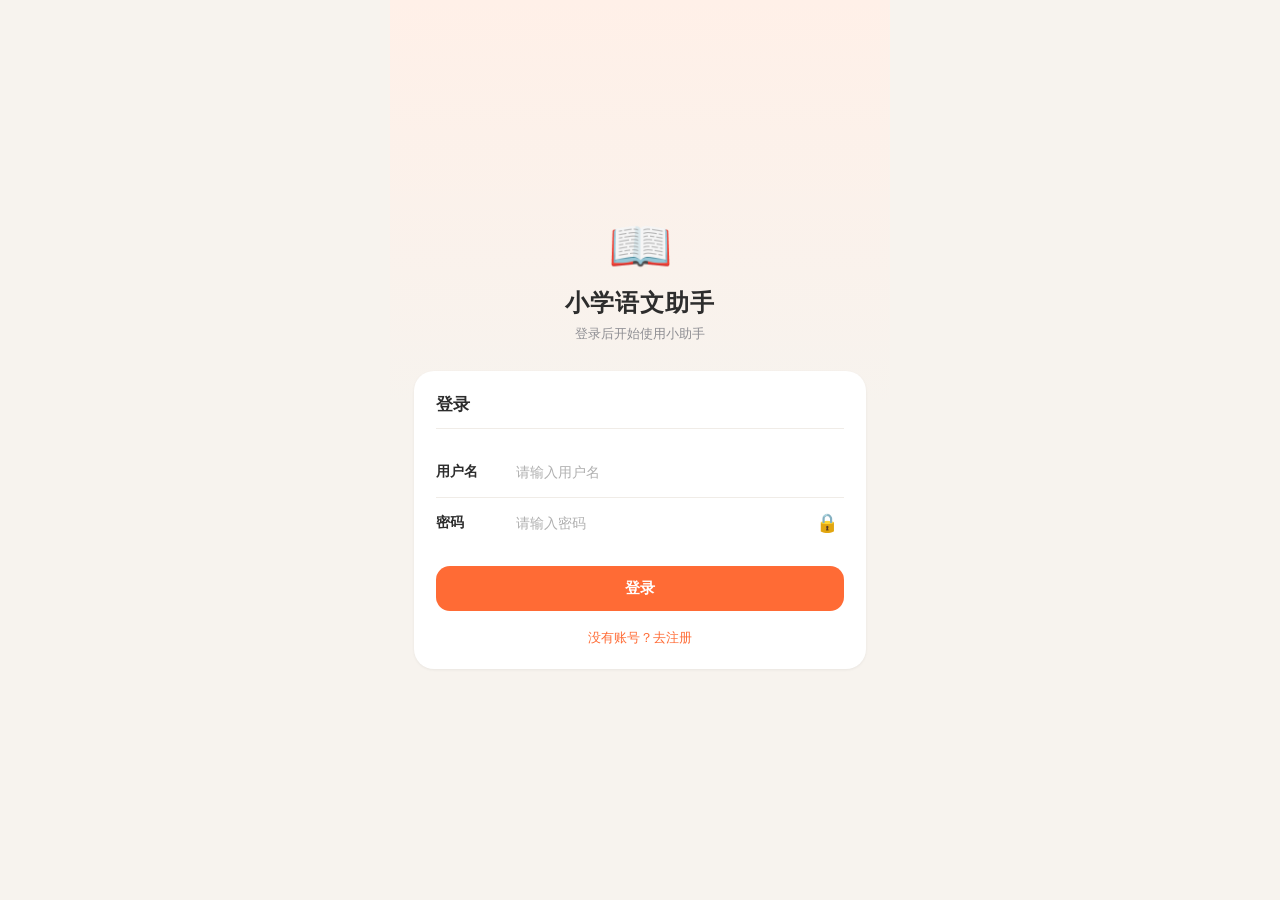
==== commit 95507e42: "·· ··" ====
--- a/index.html
+++ b/index.html
@@ -29,49 +29,58 @@
                     </div>
                     <div class="stats-btn" id="goLatestBtn">
                         <span class="stats-btn-icon">
-                            <svg width="24" height="24" viewBox="0 0 24 24" fill="none"><circle cx="12" cy="12" r="10" stroke="currentColor" stroke-width="2"/><polyline points="12,6 12,12 16,14" stroke="currentColor" stroke-width="2" stroke-linecap="round"/></svg>
+                            <svg width="24" height="24" viewBox="0 0 24 24" fill="none">
+                                <circle cx="12" cy="12" r="10" stroke="currentColor" stroke-width="2" />
+                                <polyline points="12,6 12,12 16,14" stroke="currentColor" stroke-width="2"
+                                    stroke-linecap="round" />
+                            </svg>
                         </span>
                         <span class="stats-btn-text">最新听写</span>
                     </div>
                     <div class="stats-btn" id="goHistoryBtn">
                         <span class="stats-btn-icon">
-                            <svg width="24" height="24" viewBox="0 0 24 24" fill="none"><rect x="3" y="4" width="18" height="18" rx="2" stroke="currentColor" stroke-width="2"/><line x1="3" y1="10" x2="21" y2="10" stroke="currentColor" stroke-width="2"/><line x1="8" y1="2" x2="8" y2="6" stroke="currentColor" stroke-width="2" stroke-linecap="round"/><line x1="16" y1="2" x2="16" y2="6" stroke="currentColor" stroke-width="2" stroke-linecap="round"/></svg>
+                            <svg width="24" height="24" viewBox="0 0 24 24" fill="none">
+                                <rect x="3" y="4" width="18" height="18" rx="2" stroke="currentColor"
+                                    stroke-width="2" />
+                                <line x1="3" y1="10" x2="21" y2="10" stroke="currentColor" stroke-width="2" />
+                                <line x1="8" y1="2" x2="8" y2="6" stroke="currentColor" stroke-width="2"
+                                    stroke-linecap="round" />
+                                <line x1="16" y1="2" x2="16" y2="6" stroke="currentColor" stroke-width="2"
+                                    stroke-linecap="round" />
+                            </svg>
                         </span>
                         <span class="stats-btn-text">历史听写</span>
                     </div>
                     <div class="stats-btn" id="goErrorBtn">
                         <span class="stats-btn-icon">
-                            <svg width="24" height="24" viewBox="0 0 24 24" fill="none"><path d="M14 2H6a2 2 0 0 0-2 2v16a2 2 0 0 0 2 2h12a2 2 0 0 0 2-2V8z" stroke="currentColor" stroke-width="2"/><polyline points="14,2 14,8 20,8" stroke="currentColor" stroke-width="2"/><line x1="16" y1="13" x2="8" y2="13" stroke="currentColor" stroke-width="2" stroke-linecap="round"/><line x1="16" y1="17" x2="8" y2="17" stroke="currentColor" stroke-width="2" stroke-linecap="round"/></svg>
+                            <svg width="24" height="24" viewBox="0 0 24 24" fill="none">
+                                <path d="M14 2H6a2 2 0 0 0-2 2v16a2 2 0 0 0 2 2h12a2 2 0 0 0 2-2V8z"
+                                    stroke="currentColor" stroke-width="2" />
+                                <polyline points="14,2 14,8 20,8" stroke="currentColor" stroke-width="2" />
+                                <line x1="16" y1="13" x2="8" y2="13" stroke="currentColor" stroke-width="2"
+                                    stroke-linecap="round" />
+                                <line x1="16" y1="17" x2="8" y2="17" stroke="currentColor" stroke-width="2"
+                                    stroke-linecap="round" />
+                            </svg>
                         </span>
                         <span class="stats-btn-text">错词本</span>
                     </div>
                 </div>
             </section>
 
-            <!-- ============ 汉字库页 ============ -->
+            <!-- ============ 知识库页 ============ -->
             <section id="page-characters" class="page-section">
                 <div class="grade-tabs" id="charGradeTabs"></div>
-                <div class="filter-bar">
-                    <div class="filter-picker">
-                        <select id="charUnitFilter">
-                            <option value="0">全部单元</option>
-                        </select>
-                    </div>
-                    <div class="filter-picker">
-                        <select id="charLessonFilter">
-                            <option value="0">全部课文</option>
-                        </select>
-                    </div>
-                </div>
-                <div class="char-list-area" id="charListArea"></div>
-                <button class="fab fab-manage" id="charManageBtn">⚙</button>
-                <button class="fab" id="charAddBtn">+</button>
+                <div class="knowledge-page" id="knowledgePage">
+                    <div class="category-grid" id="categoryGrid"></div>
+                </div>
             </section>
 
             <!-- ============ 听写页 ============ -->
             <section id="page-dictation" class="page-section">
 
                 <div id="dict-select" class="dict-subpage active">
+                    <div class="grade-tabs" id="dictCategoryTabs"></div>
                     <div class="mode-tabs" id="dictModeTabs"></div>
                     <div class="grade-tabs" id="dictGradeTabs"></div>
                     <div class="filter-bar">
@@ -134,24 +143,10 @@
             <section id="page-mine" class="page-section">
                 <div class="mine-page">
                     <div class="section">
-                        <span class="section-title">同步设置</span>
-                        <div class="form-card">
-                            <div class="form-item">
-                                <span class="form-item-label">令牌</span>
-                                <input class="form-item-input" id="cfgToken" type="password" placeholder="请输入个人访问令牌" />
-                                <span class="form-item-eye" id="eyeBtn">🔒</span>
-                            </div>
-                            <div class="form-item">
-                                <span class="form-item-label">仓库地址</span>
-                                <input class="form-item-input" id="cfgRepo" placeholder="如：username/repo" />
-                            </div>
-                            <div class="form-item">
-                                <span class="form-item-label">分支</span>
-                                <input class="form-item-input" id="cfgBranch" placeholder="master" />
-                            </div>
-                        </div>
-                        <div style="margin-top:16px;">
-                            <button class="btn btn-primary btn-block" id="saveCfgBtn">保存配置</button>
+                        <span class="section-title">账户</span>
+                        <div class="account-info" id="accountInfo">未登录</div>
+                        <div style="margin-top:14px;">
+                            <button class="btn btn-outline btn-block" id="logoutBtn">退出登录</button>
                         </div>
                     </div>
                     <div class="section">
@@ -160,8 +155,8 @@
                             <span class="sync-status-text" id="syncStatusText"></span>
                         </div>
                         <div class="btn-row">
-                            <button class="btn btn-primary" id="pushBtn">推送至 Gitee</button>
-                            <button class="btn btn-outline" id="pullBtn">从 Gitee 拉取</button>
+                            <button class="btn btn-primary" id="pushBtn">推送数据</button>
+                            <button class="btn btn-outline" id="pullBtn">更新数据</button>
                         </div>
                     </div>
                 </div>
@@ -204,22 +199,40 @@
         <nav class="tabbar" id="tabbar">
             <div class="tab-item active" data-tab="statistics">
                 <span class="tab-icon">
-                    <svg width="24" height="24" viewBox="0 0 24 24" fill="none"><rect x="3" y="12" width="4" height="9" rx="1" stroke="currentColor" stroke-width="2"/><rect x="10" y="7" width="4" height="14" rx="1" stroke="currentColor" stroke-width="2"/><rect x="17" y="3" width="4" height="18" rx="1" stroke="currentColor" stroke-width="2"/></svg>
+                    <svg width="24" height="24" viewBox="0 0 24 24" fill="none">
+                        <rect x="3" y="12" width="4" height="9" rx="1" stroke="currentColor" stroke-width="2" />
+                        <rect x="10" y="7" width="4" height="14" rx="1" stroke="currentColor" stroke-width="2" />
+                        <rect x="17" y="3" width="4" height="18" rx="1" stroke="currentColor" stroke-width="2" />
+                    </svg>
                 </span><span class="tab-text">统计</span>
             </div>
             <div class="tab-item" data-tab="characters">
                 <span class="tab-icon">
-                    <svg width="24" height="24" viewBox="0 0 24 24" fill="none"><path d="M4 19.5A2.5 2.5 0 0 1 6.5 17H20" stroke="currentColor" stroke-width="2" stroke-linecap="round"/><path d="M6.5 2H20v20H6.5A2.5 2.5 0 0 1 4 19.5v-15A2.5 2.5 0 0 1 6.5 2z" stroke="currentColor" stroke-width="2"/></svg>
-                </span><span class="tab-text">汉字库</span>
+                    <svg width="24" height="24" viewBox="0 0 24 24" fill="none">
+                        <path d="M4 19.5A2.5 2.5 0 0 1 6.5 17H20" stroke="currentColor" stroke-width="2"
+                            stroke-linecap="round" />
+                        <path d="M6.5 2H20v20H6.5A2.5 2.5 0 0 1 4 19.5v-15A2.5 2.5 0 0 1 6.5 2z" stroke="currentColor"
+                            stroke-width="2" />
+                    </svg>
+                </span><span class="tab-text">知识库</span>
             </div>
             <div class="tab-item" data-tab="dictation">
                 <span class="tab-icon">
-                    <svg width="24" height="24" viewBox="0 0 24 24" fill="none"><path d="M11 5L6 9H2v6h4l5 4V5z" stroke="currentColor" stroke-width="2" stroke-linecap="round" stroke-linejoin="round"/><path d="M19.07 4.93a10 10 0 0 1 0 14.14M15.54 8.46a5 5 0 0 1 0 7.07" stroke="currentColor" stroke-width="2" stroke-linecap="round"/></svg>
+                    <svg width="24" height="24" viewBox="0 0 24 24" fill="none">
+                        <path d="M11 5L6 9H2v6h4l5 4V5z" stroke="currentColor" stroke-width="2" stroke-linecap="round"
+                            stroke-linejoin="round" />
+                        <path d="M19.07 4.93a10 10 0 0 1 0 14.14M15.54 8.46a5 5 0 0 1 0 7.07" stroke="currentColor"
+                            stroke-width="2" stroke-linecap="round" />
+                    </svg>
                 </span><span class="tab-text">听写</span>
             </div>
             <div class="tab-item" data-tab="mine">
                 <span class="tab-icon">
-                    <svg width="24" height="24" viewBox="0 0 24 24" fill="none"><circle cx="12" cy="8" r="4" stroke="currentColor" stroke-width="2"/><path d="M4 20c0-4 3.6-7 8-7s8 3 8 7" stroke="currentColor" stroke-width="2" stroke-linecap="round"/></svg>
+                    <svg width="24" height="24" viewBox="0 0 24 24" fill="none">
+                        <circle cx="12" cy="8" r="4" stroke="currentColor" stroke-width="2" />
+                        <path d="M4 20c0-4 3.6-7 8-7s8 3 8 7" stroke="currentColor" stroke-width="2"
+                            stroke-linecap="round" />
+                    </svg>
                 </span><span class="tab-text">我的</span>
             </div>
         </nav>
@@ -238,9 +251,9 @@
     </div>
 
     <script src="js/gitee.js"></script>
+    <script src="js/auth.js"></script>
     <script src="js/tts.js"></script>
     <script src="js/app.js"></script>
 </body>
 
-</html>
-
+</html>
--- a/css/style.css
+++ b/css/style.css
@@ -668,6 +668,86 @@
   opacity: 1;
 }
 
+/* ===== 知识库 - 分类卡片 ===== */
+.knowledge-page {
+  flex: 1;
+  display: flex;
+  flex-direction: column;
+  align-items: center;
+  padding: 20px 16px 30px;
+  overflow-y: auto;
+  background: linear-gradient(180deg, var(--color-primary-light) 0%, var(--color-bg) 40%);
+}
+
+.category-grid {
+  display: grid;
+  grid-template-columns: 1fr 1fr;
+  gap: 16px;
+  width: 100%;
+  max-width: 400px;
+  margin-top: 12px;
+}
+
+.category-card {
+  display: flex;
+  flex-direction: column;
+  align-items: center;
+  justify-content: center;
+  padding: 28px 12px 22px;
+  background: var(--color-surface);
+  border-radius: var(--radius-lg);
+  cursor: pointer;
+  transition: transform 0.2s ease, box-shadow 0.2s ease;
+  box-shadow: 0 2px 12px rgba(0,0,0,0.06);
+  border: 2px solid var(--color-border-light);
+  position: relative;
+  overflow: hidden;
+}
+.category-card::before {
+  content: '';
+  position: absolute;
+  top: 0;
+  left: 0;
+  right: 0;
+  height: 4px;
+  background: var(--cat-color);
+}
+.category-card:active {
+  transform: scale(0.95);
+  box-shadow: 0 4px 16px rgba(0,0,0,0.1);
+}
+
+.category-card-icon {
+  font-size: 40px;
+  margin-bottom: 10px;
+  line-height: 1;
+}
+
+.category-card-label {
+  font-size: 17px;
+  font-weight: 700;
+  color: var(--color-text-primary);
+  letter-spacing: 1px;
+}
+
+.category-card-desc {
+  font-size: 12px;
+  color: var(--color-text-hint);
+  margin-top: 4px;
+}
+
+/* 日积月累占一整行 */
+.category-card[data-cat="jilei"] {
+  grid-column: 1 / -1;
+  flex-direction: row;
+  gap: 16px;
+  padding: 20px 16px;
+}
+.category-card[data-cat="jilei"] .category-card-icon {
+  font-size: 36px;
+  margin-bottom: 0;
+}
+
 /* ===== FAB ===== */
 .fab {
   position: fixed;
@@ -1233,6 +1313,12 @@
   margin-bottom: 14px;
 }
 
+.account-info {
+  font-size: 14px;
+  color: var(--color-text-primary);
+  font-weight: 600;
+}
+
 .sync-status-text {
   font-size: 12px;
   color: var(--color-text-hint);
@@ -1502,3 +1588,57 @@
   background: var(--color-border);
   border-radius: 2px;
 }
+
+/* ===== 登录/注册页 ===== */
+.login-app {
+  max-width: 500px;
+}
+
+.login-page {
+  display: flex;
+  flex-direction: column;
+  align-items: center;
+  justify-content: center;
+  min-height: 100vh;
+  padding: 30px 24px;
+  background: linear-gradient(180deg, var(--color-primary-light) 0%, var(--color-bg) 45%);
+}
+
+.login-hero {
+  display: flex;
+  flex-direction: column;
+  align-items: center;
+  margin-bottom: 28px;
+}
+
+.login-hero-icon {
+  font-size: 52px;
+  margin-bottom: 10px;
+}
+
+.login-hero-title {
+  font-size: 24px;
+  font-weight: 800;
+  color: var(--color-text-primary);
+  letter-spacing: 1px;
+}
+
+.login-hero-sub {
+  font-size: 13px;
+  color: var(--color-text-secondary);
+  margin-top: 6px;
+}
+
+.login-card {
+  width: 100%;
+}
+
+.login-switch {
+  margin-top: 18px;
+  text-align: center;
+  font-size: 13px;
+  color: var(--color-primary);
+  cursor: pointer;
+  user-select: none;
+}
+
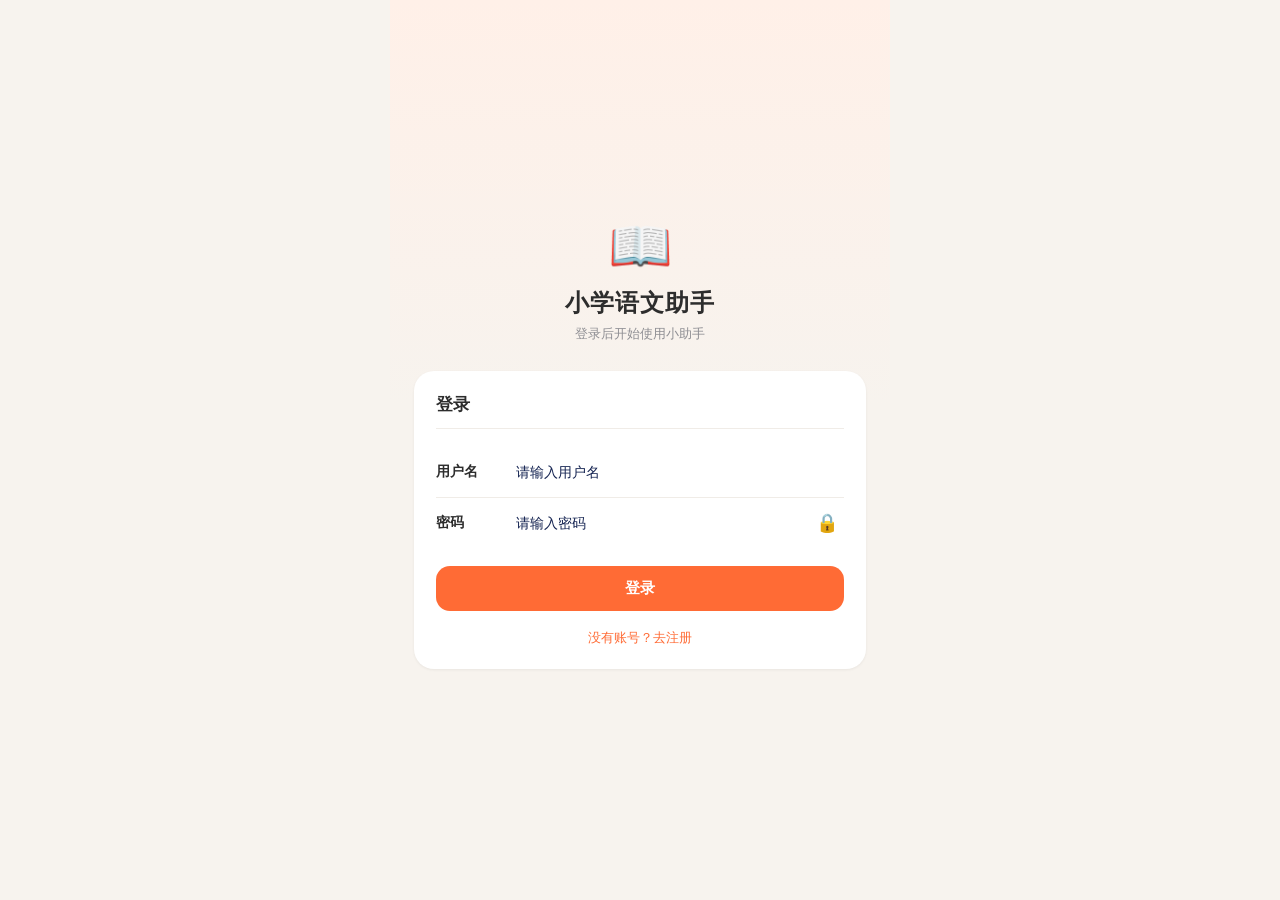
==== commit 6f2272d8: "·· ··" ====
--- a/index.html
+++ b/index.html
@@ -12,12 +12,41 @@
 
     <div id="app">
 
-        <header class="navbar">
+        <header class="navbar" id="navbar">
             <span class="nav-back" id="navBack" style="display:none;">‹</span>
-            <span class="nav-title" id="navTitle">统计</span>
+            <span class="nav-title" id="navTitle">首页</span>
         </header>
 
         <main class="main-content" id="mainContent">
+
+            <!-- ============ 登录页 ============ -->
+            <section id="page-login" class="page-section">
+                <div class="login-page">
+                    <div class="login-hero">
+                        <div class="login-hero-icon">📖</div>
+                        <div class="login-hero-title">小学语文助手</div>
+                        <div class="login-hero-sub" id="loginHeroSub">登录后开始使用小助手</div>
+                    </div>
+                    <div class="section login-card">
+                        <span class="section-title" id="formTitle">登录</span>
+                        <div class="form-card">
+                            <div class="form-item">
+                                <span class="form-item-label">用户名</span>
+                                <input class="form-item-input" id="usernameInput" type="text" placeholder="请输入用户名" autocomplete="off" />
+                            </div>
+                            <div class="form-item">
+                                <span class="form-item-label">密码</span>
+                                <input class="form-item-input" id="passwordInput" type="password" placeholder="请输入密码" autocomplete="off" />
+                                <span class="form-item-eye" id="eyeBtn">🔒</span>
+                            </div>
+                        </div>
+                        <div style="margin-top:18px;">
+                            <button class="btn btn-primary btn-block" id="submitBtn">登录</button>
+                        </div>
+                        <div class="login-switch" id="switchModeBtn">没有账号？去注册</div>
+                    </div>
+                </div>
+            </section>
 
             <!-- ============ 统计页 ============ -->
             <section id="page-statistics" class="page-section active">
@@ -73,6 +102,14 @@
                 <div class="grade-tabs" id="charGradeTabs"></div>
                 <div class="knowledge-page" id="knowledgePage">
                     <div class="category-grid" id="categoryGrid"></div>
+                    <div class="manage-entry" id="unitManageEntry">
+                        <div class="manage-entry-icon">🗂️</div>
+                        <div class="manage-entry-info">
+                            <div class="manage-entry-label">单元课文管理</div>
+                            <div class="manage-entry-desc">管理各年级的单元与课文</div>
+                        </div>
+                        <div class="manage-entry-arrow">›</div>
+                    </div>
                 </div>
             </section>
 
@@ -194,6 +231,52 @@
                 <div class="error-char-scroll" id="errorCharArea"></div>
             </section>
 
+            <!-- ============ 单元课文管理页（子页） ============ -->
+            <section id="page-unitmanage" class="page-section">
+                <div class="grade-tabs" id="umGradeTabs"></div>
+                <div class="um-content">
+                    <div class="um-section" id="umUnitSection">
+                        <div class="um-section-header">
+                            <span class="um-section-title">单元管理</span>
+                            <button class="um-add-btn" id="umAddUnitBtn">+ 添加单元</button>
+                        </div>
+                        <div class="um-list" id="umUnitList"></div>
+                    </div>
+                    <div class="um-section" id="umLessonSection">
+                        <div class="um-section-header">
+                            <span class="um-section-title">课文管理</span>
+                            <button class="um-add-btn" id="umAddLessonBtn">+ 添加课文</button>
+                        </div>
+                        <div class="um-filter" id="umLessonFilterWrap">
+                            <select class="um-filter-select" id="umLessonUnitFilter">
+                                <option value="0">选择单元</option>
+                            </select>
+                        </div>
+                        <div class="um-list" id="umLessonList"></div>
+                    </div>
+                </div>
+            </section>
+
+            <!-- ============ 知识库分类详情页（子页） ============ -->
+            <section id="page-category" class="page-section">
+                <div class="grade-tabs" id="cateGradeTabs"></div>
+                <div class="filter-bar">
+                    <div class="filter-picker">
+                        <select id="cateUnitFilter">
+                            <option value="0">全部单元</option>
+                        </select>
+                    </div>
+                    <div class="filter-picker">
+                        <select id="cateLessonFilter">
+                            <option value="0">全部课文</option>
+                        </select>
+                    </div>
+                </div>
+                <div class="char-list-area" id="cateListArea"></div>
+                <button class="fab fab-manage" id="cateManageBtn">⚙</button>
+                <button class="fab" id="cateAddBtn">+</button>
+            </section>
+
         </main>
 
         <nav class="tabbar" id="tabbar">
@@ -204,7 +287,7 @@
                         <rect x="10" y="7" width="4" height="14" rx="1" stroke="currentColor" stroke-width="2" />
                         <rect x="17" y="3" width="4" height="18" rx="1" stroke="currentColor" stroke-width="2" />
                     </svg>
-                </span><span class="tab-text">统计</span>
+                </span><span class="tab-text">首页</span>
             </div>
             <div class="tab-item" data-tab="characters">
                 <span class="tab-icon">
@@ -254,6 +337,7 @@
     <script src="js/auth.js"></script>
     <script src="js/tts.js"></script>
     <script src="js/app.js"></script>
+    <script src="js/login.js"></script>
 </body>
 
 </html>
--- a/css/style.css
+++ b/css/style.css
@@ -21,7 +21,7 @@
   --color-surface: #FFFFFF;
   --color-text-primary: #2D2D2D;
   --color-text-secondary: #8E8E93;
-  --color-text-hint: #B0B0B0;
+  --color-text-hint: #142351;
   --color-border: #E8E4DF;
   --color-border-light: #F0ECE7;
   --radius-sm: 8px;
@@ -103,7 +103,7 @@
 .nav-back {
   position: absolute;
   left: 12px;
-  font-size: 22px;
+  font-size: 32px;
   color: var(--color-primary);
   cursor: pointer;
   padding: 4px 8px;
@@ -585,10 +585,7 @@
 /* ===== 汉字库 ===== */
 .char-list-area {
   padding: 12px 10px;
- 
-  position: absolute;
-  top: 155px;
-  height: calc(100vh - 220px);
+  flex: 1;
   overflow-y: auto;
 }
 
@@ -1445,9 +1442,9 @@
   display: flex;
   align-items: center;
   justify-content: center;
-  background: var(--color-bg);
-  cursor: pointer;
-  border: 2px solid var(--color-border);
+  cursor: pointer;
+  /* border: 1px solid var(--color-border); */
+  border: none;
   transition: all 0.2s ease;
 }
 .mark-btn:active {
@@ -1599,7 +1596,8 @@
   flex-direction: column;
   align-items: center;
   justify-content: center;
-  min-height: 100vh;
+  flex: 1;
+  height: 100%;
   padding: 30px 24px;
   background: linear-gradient(180deg, var(--color-primary-light) 0%, var(--color-bg) 45%);
 }
@@ -1642,3 +1640,183 @@
   user-select: none;
 }
 
+/* ===== 单元课文管理入口卡片 ===== */
+.manage-entry {
+  width: 100%;
+  max-width: 400px;
+  margin-top: 20px;
+  padding: 18px 20px;
+  background: var(--color-surface);
+  border-radius: var(--radius-lg);
+  display: flex;
+  align-items: center;
+  gap: 14px;
+  cursor: pointer;
+  transition: transform 0.2s ease, box-shadow 0.2s ease;
+  box-shadow: 0 2px 12px rgba(0,0,0,0.06);
+  border: 2px solid var(--color-border-light);
+  position: relative;
+}
+.manage-entry:active {
+  transform: scale(0.97);
+  box-shadow: 0 4px 16px rgba(0,0,0,0.1);
+}
+.manage-entry-icon {
+  font-size: 32px;
+  flex-shrink: 0;
+}
+.manage-entry-info {
+  flex: 1;
+}
+.manage-entry-label {
+  font-size: 16px;
+  font-weight: 700;
+  color: var(--color-text-primary);
+}
+.manage-entry-desc {
+  font-size: 12px;
+  color: var(--color-text-hint);
+  margin-top: 3px;
+}
+.manage-entry-arrow {
+  font-size: 24px;
+  color: var(--color-text-hint);
+  flex-shrink: 0;
+}
+
+/* ===== 单元课文管理页 ===== */
+.um-content {
+  flex: 1;
+  overflow-y: auto;
+  padding: 12px 14px;
+}
+.um-section {
+  background: var(--color-surface);
+  border-radius: var(--radius-lg);
+  padding: 16px 14px;
+  margin-bottom: 14px;
+  box-shadow: var(--shadow-sm);
+}
+.um-section-header {
+  display: flex;
+  align-items: center;
+  justify-content: space-between;
+  margin-bottom: 12px;
+  padding-bottom: 10px;
+  border-bottom: 1px solid var(--color-border-light);
+}
+.um-section-title {
+  font-size: 16px;
+  font-weight: 700;
+  color: var(--color-text-primary);
+}
+.um-add-btn {
+  height: 32px;
+  padding: 0 14px;
+  border-radius: var(--radius-sm);
+  background: var(--color-primary);
+  color: #fff;
+  border: none;
+  font-size: 13px;
+  font-weight: 600;
+  cursor: pointer;
+  transition: opacity 0.2s;
+}
+.um-add-btn:active {
+  opacity: 0.8;
+}
+.um-filter {
+  margin-bottom: 12px;
+}
+.um-filter-select {
+  width: 100%;
+  height: 38px;
+  border: 1.5px solid var(--color-border);
+  border-radius: var(--radius-sm);
+  padding: 0 12px;
+  background: var(--color-bg);
+  font-size: 14px;
+  outline: none;
+  appearance: none;
+  -webkit-appearance: none;
+  cursor: pointer;
+  color: var(--color-text-primary);
+}
+.um-list {
+  display: flex;
+  flex-direction: column;
+  gap: 0;
+}
+.um-item {
+  display: flex;
+  align-items: center;
+  justify-content: space-between;
+  padding: 12px 0;
+  border-bottom: 1px solid var(--color-border-light);
+}
+.um-item:last-child {
+  border-bottom: none;
+}
+.um-item-info {
+  display: flex;
+  align-items: center;
+  gap: 10px;
+  flex: 1;
+  min-width: 0;
+}
+.um-item-index {
+  font-size: 12px;
+  color: var(--color-text-hint);
+  width: 24px;
+  text-align: center;
+  flex-shrink: 0;
+}
+.um-item-name {
+  font-size: 15px;
+  color: var(--color-text-primary);
+  font-weight: 500;
+  white-space: nowrap;
+  overflow: hidden;
+  text-overflow: ellipsis;
+}
+.um-item-lesson-count {
+  font-size: 11px;
+  color: var(--color-text-hint);
+  background: var(--color-bg);
+  padding: 2px 8px;
+  border-radius: 10px;
+  flex-shrink: 0;
+}
+.um-item-actions {
+  display: flex;
+  gap: 6px;
+  flex-shrink: 0;
+}
+.um-item-btn {
+  height: 30px;
+  padding: 0 12px;
+  border-radius: var(--radius-sm);
+  border: none;
+  font-size: 12px;
+  font-weight: 600;
+  cursor: pointer;
+  transition: opacity 0.2s;
+}
+.um-item-btn:active {
+  opacity: 0.7;
+}
+.um-item-btn-edit {
+  background: var(--color-secondary-light);
+  color: var(--color-secondary);
+}
+.um-item-btn-del {
+  background: var(--color-error-bg);
+  color: var(--color-error);
+}
+.um-empty {
+  text-align: center;
+  padding: 20px 0;
+  color: var(--color-text-hint);
+  font-size: 13px;
+}
+
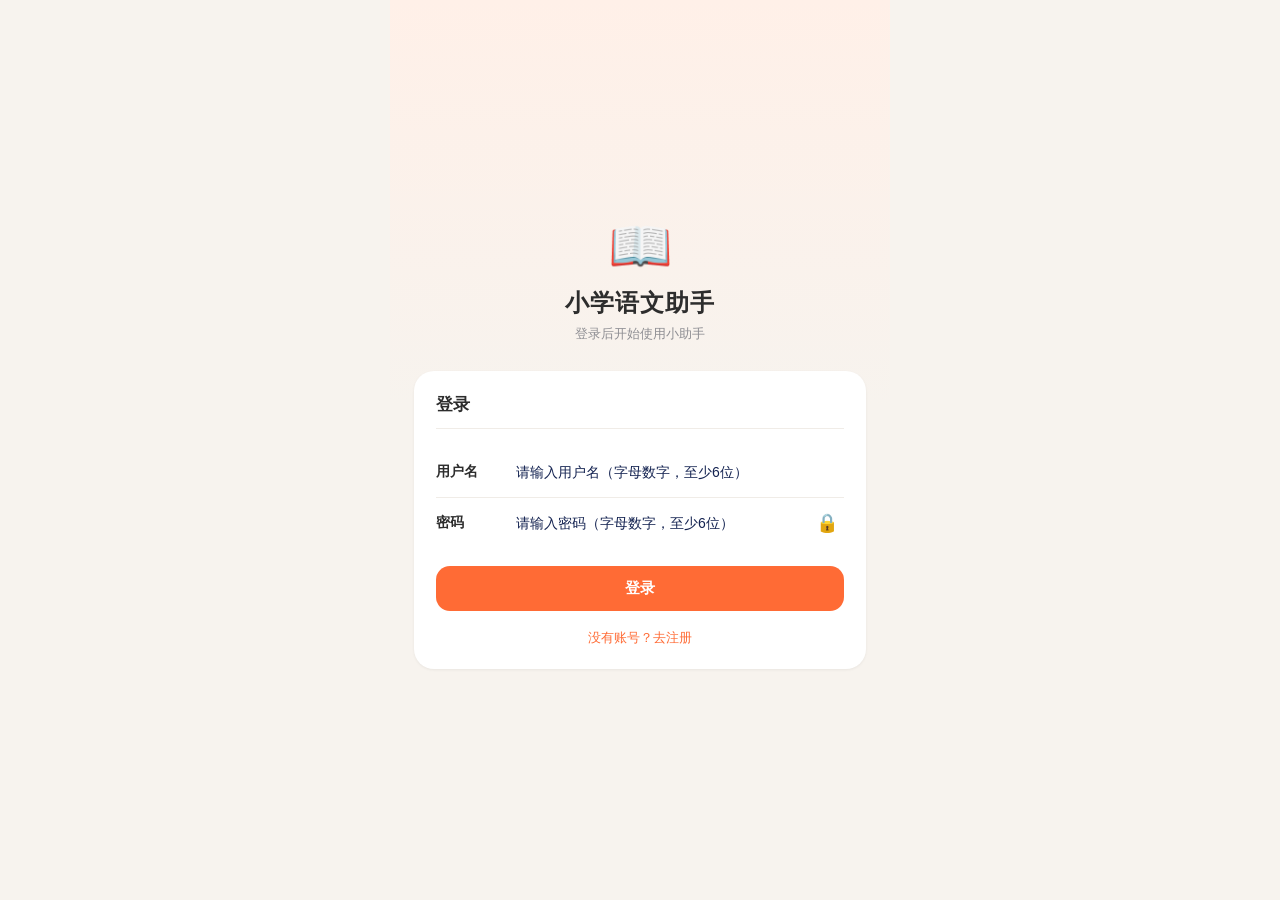
==== commit d4d5a312: "··· ···" ====
--- a/index.html
+++ b/index.html
@@ -32,11 +32,11 @@
                         <div class="form-card">
                             <div class="form-item">
                                 <span class="form-item-label">用户名</span>
-                                <input class="form-item-input" id="usernameInput" type="text" placeholder="请输入用户名" autocomplete="off" />
+                                <input class="form-item-input" id="usernameInput" type="text" placeholder="请输入用户名（字母数字，至少6位）" autocomplete="off" pattern="[a-zA-Z0-9]{6,}" />
                             </div>
                             <div class="form-item">
                                 <span class="form-item-label">密码</span>
-                                <input class="form-item-input" id="passwordInput" type="password" placeholder="请输入密码" autocomplete="off" />
+                                <input class="form-item-input" id="passwordInput" type="password" placeholder="请输入密码（字母数字，至少6位）" autocomplete="off" pattern="[a-zA-Z0-9]{6,}" />
                                 <span class="form-item-eye" id="eyeBtn">🔒</span>
                             </div>
                         </div>
@@ -53,7 +53,7 @@
                 <div class="statistics-page">
                     <div class="stats-hero">
                         <div class="stats-hero-icon">📖</div>
-                        <div class="stats-hero-title">汉字听写助手</div>
+                        <div class="stats-hero-title">小学语文助手</div>
                         <div class="stats-hero-sub">每天进步一点点</div>
                     </div>
                     <div class="stats-btn" id="goLatestBtn">
@@ -275,6 +275,8 @@
                 <div class="char-list-area" id="cateListArea"></div>
                 <button class="fab fab-manage" id="cateManageBtn">⚙</button>
                 <button class="fab" id="cateAddBtn">+</button>
+                <button class="fab fab-export" id="cateExportBtn">⬇ 导出</button>
+                <button class="fab fab-moxie" id="cateMoxieBtn">✍ 汉字默写</button>
             </section>
 
         </main>
--- a/css/style.css
+++ b/css/style.css
@@ -103,7 +103,7 @@
 .nav-back {
   position: absolute;
   left: 12px;
-  font-size: 32px;
+  font-size: 42px;
   color: var(--color-primary);
   cursor: pointer;
   padding: 4px 8px;
@@ -123,7 +123,7 @@
   flex-shrink: 0;
   display: flex;
   background: var(--color-surface);
-  height: 56px;
+  height: 65px;
   z-index: 10;
   box-shadow: 0 -1px 4px rgba(0,0,0,0.04);
   padding-bottom: env(safe-area-inset-bottom);
@@ -780,6 +780,38 @@
   box-shadow: 0 6px 18px rgba(91,155,213,0.4);
 }
 
+/* 导出按钮（左下角胶囊） */
+.fab-export {
+  right: auto;
+  left: 18px;
+  bottom: 80px;
+  width: auto;
+  min-width: 52px;
+  padding: 0 20px;
+  border-radius: 26px;
+  font-size: 14px;
+  font-weight: 700;
+  letter-spacing: 1px;
+  background: linear-gradient(135deg, #4CAF50, #66BB6A);
+  box-shadow: 0 6px 18px rgba(76,175,80,0.4);
+}
+
+/* 汉字默写按钮（左下角导出按钮上方） */
+.fab-moxie {
+  right: auto;
+  left: 18px;
+  bottom: 136px;
+  width: auto;
+  min-width: 52px;
+  padding: 0 20px;
+  border-radius: 26px;
+  font-size: 14px;
+  font-weight: 700;
+  letter-spacing: 1px;
+  background: linear-gradient(135deg, #9C27B0, #BA68C8);
+  box-shadow: 0 6px 18px rgba(156,39,176,0.4);
+}
+
 /* ===== 分类选择 ===== */
 .category-tabs {
   display: flex;
